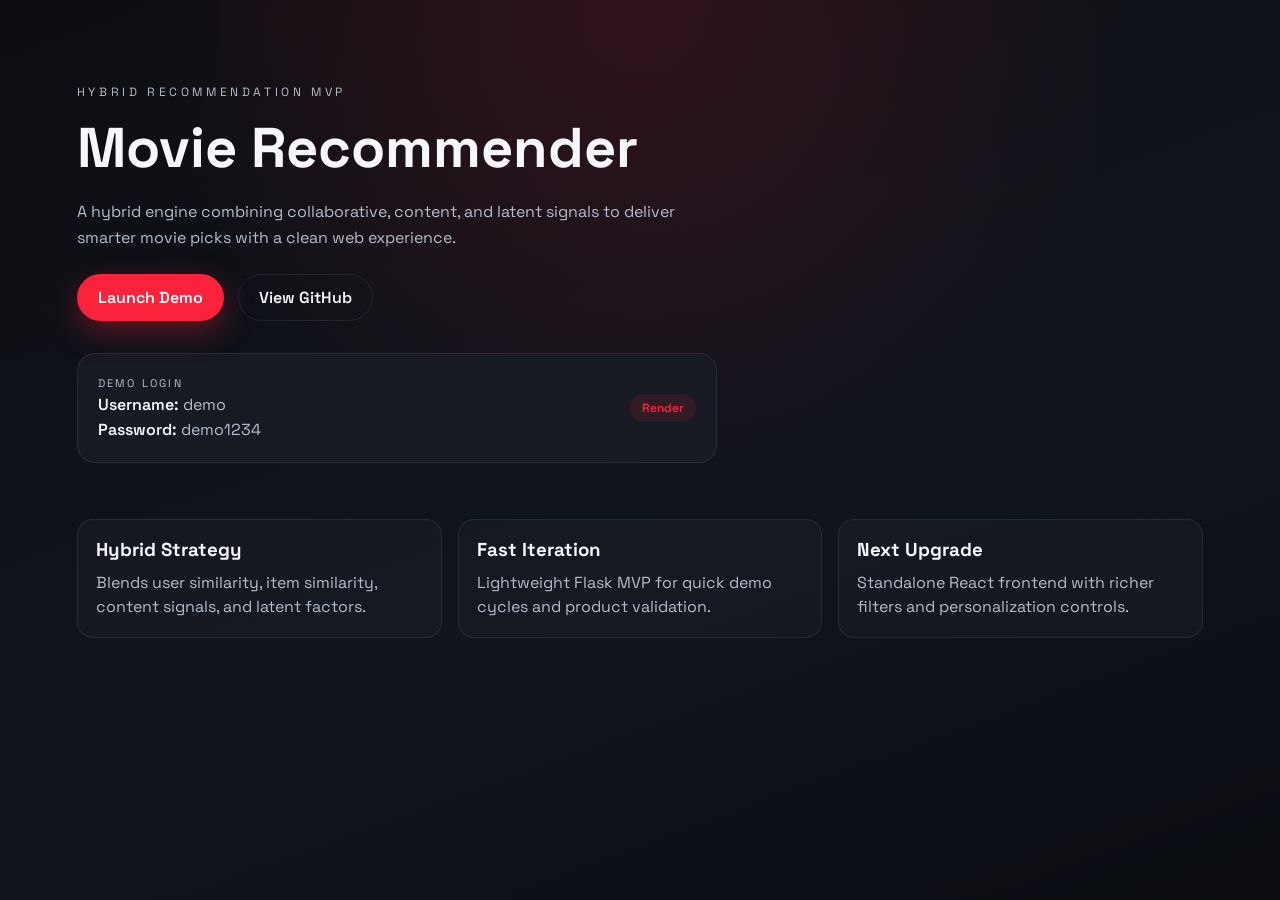
==== frontend/index.html @ 2ee0fa64 "Split backend and frontend structure" ====
<!DOCTYPE html>
<html lang="en">
  <head>
    <meta charset="UTF-8" />
    <meta name="viewport" content="width=device-width, initial-scale=1.0" />
    <title>Movie Recommender Hybrid</title>
    <link rel="preconnect" href="https://fonts.googleapis.com" />
    <link rel="preconnect" href="https://fonts.gstatic.com" crossorigin />
    <link
      href="https://fonts.googleapis.com/css2?family=Space+Grotesk:wght@400;500;600;700&display=swap"
      rel="stylesheet"
    />
    <link rel="stylesheet" href="./styles.css" />
  </head>
  <body>
    <main class="page">
      <header class="hero">
        <p class="eyebrow">Hybrid Recommendation MVP</p>
        <h1>Movie Recommender</h1>
        <p class="lead">
          A hybrid engine combining collaborative, content, and latent signals to deliver
          smarter movie picks with a clean web experience.
        </p>
        <div class="cta-row">
          <a class="btn primary" href="https://movie-recommender-hybrid.onrender.com/" target="_blank" rel="noreferrer">
            Launch Demo
          </a>
          <a class="btn ghost" href="https://github.com/kyawhtetyang/MovieRecommender_Hybrid" target="_blank" rel="noreferrer">
            View GitHub
          </a>
        </div>
        <div class="login-card">
          <div>
            <p class="label">Demo Login</p>
            <p><span>Username:</span> demo</p>
            <p><span>Password:</span> demo1234</p>
          </div>
          <div class="pill">Render</div>
        </div>
      </header>

      <section class="grid">
        <article>
          <h3>Hybrid Strategy</h3>
          <p>Blends user similarity, item similarity, content signals, and latent factors.</p>
        </article>
        <article>
          <h3>Fast Iteration</h3>
          <p>Lightweight Flask MVP for quick demo cycles and product validation.</p>
        </article>
        <article>
          <h3>Next Upgrade</h3>
          <p>Standalone React frontend with richer filters and personalization controls.</p>
        </article>
      </section>
    </main>
  </body>
</html>
---- frontend/styles.css ----
:root {
  --bg: #0e0f14;
  --card: #171a22;
  --text: #f7f7fb;
  --muted: #b5bccb;
  --accent: #fa233b;
  --accent-soft: rgba(250, 35, 59, 0.12);
  --border: rgba(255, 255, 255, 0.08);
}

* {
  box-sizing: border-box;
}

body {
  margin: 0;
  font-family: "Space Grotesk", system-ui, -apple-system, sans-serif;
  background: radial-gradient(circle at top, rgba(250, 35, 59, 0.15), transparent 45%),
    linear-gradient(160deg, #0d0e12 0%, #10141d 60%, #0b0d12 100%);
  color: var(--text);
}

.page {
  min-height: 100vh;
  padding: 72px 6vw 80px;
  display: flex;
  flex-direction: column;
  gap: 56px;
}

.hero {
  max-width: 640px;
}

.eyebrow {
  text-transform: uppercase;
  letter-spacing: 0.3em;
  font-size: 12px;
  color: var(--muted);
  margin-bottom: 12px;
}

h1 {
  font-size: clamp(36px, 6vw, 56px);
  margin: 0 0 16px;
}

.lead {
  font-size: 16px;
  line-height: 1.6;
  color: var(--muted);
}

.cta-row {
  display: flex;
  flex-wrap: wrap;
  gap: 14px;
  margin-top: 24px;
}

.btn {
  padding: 12px 20px;
  border-radius: 999px;
  font-weight: 600;
  text-decoration: none;
  border: 1px solid transparent;
  transition: transform 0.2s ease, box-shadow 0.2s ease;
}

.btn.primary {
  background: var(--accent);
  color: #fff;
  box-shadow: 0 10px 30px rgba(250, 35, 59, 0.35);
}

.btn.ghost {
  color: var(--text);
  border-color: var(--border);
  background: transparent;
}

.btn:hover {
  transform: translateY(-2px);
}

.login-card {
  margin-top: 32px;
  padding: 18px 20px;
  border: 1px solid var(--border);
  border-radius: 18px;
  background: var(--card);
  display: flex;
  justify-content: space-between;
  align-items: center;
  gap: 16px;
}

.login-card p {
  margin: 4px 0;
  color: var(--muted);
}

.login-card span {
  color: var(--text);
  font-weight: 600;
}

.label {
  text-transform: uppercase;
  font-size: 11px;
  letter-spacing: 0.2em;
  color: var(--muted);
  margin-bottom: 6px;
}

.pill {
  background: var(--accent-soft);
  color: var(--accent);
  padding: 6px 12px;
  border-radius: 999px;
  font-weight: 600;
  font-size: 12px;
}

.grid {
  display: grid;
  gap: 16px;
  grid-template-columns: repeat(auto-fit, minmax(200px, 1fr));
}

.grid article {
  padding: 18px;
  border-radius: 16px;
  background: rgba(23, 26, 34, 0.85);
  border: 1px solid var(--border);
}

.grid h3 {
  margin: 0 0 10px;
}

.grid p {
  margin: 0;
  color: var(--muted);
  line-height: 1.5;
}

@media (max-width: 720px) {
  .page {
    padding-top: 48px;
  }

  .login-card {
    flex-direction: column;
    align-items: flex-start;
  }
}
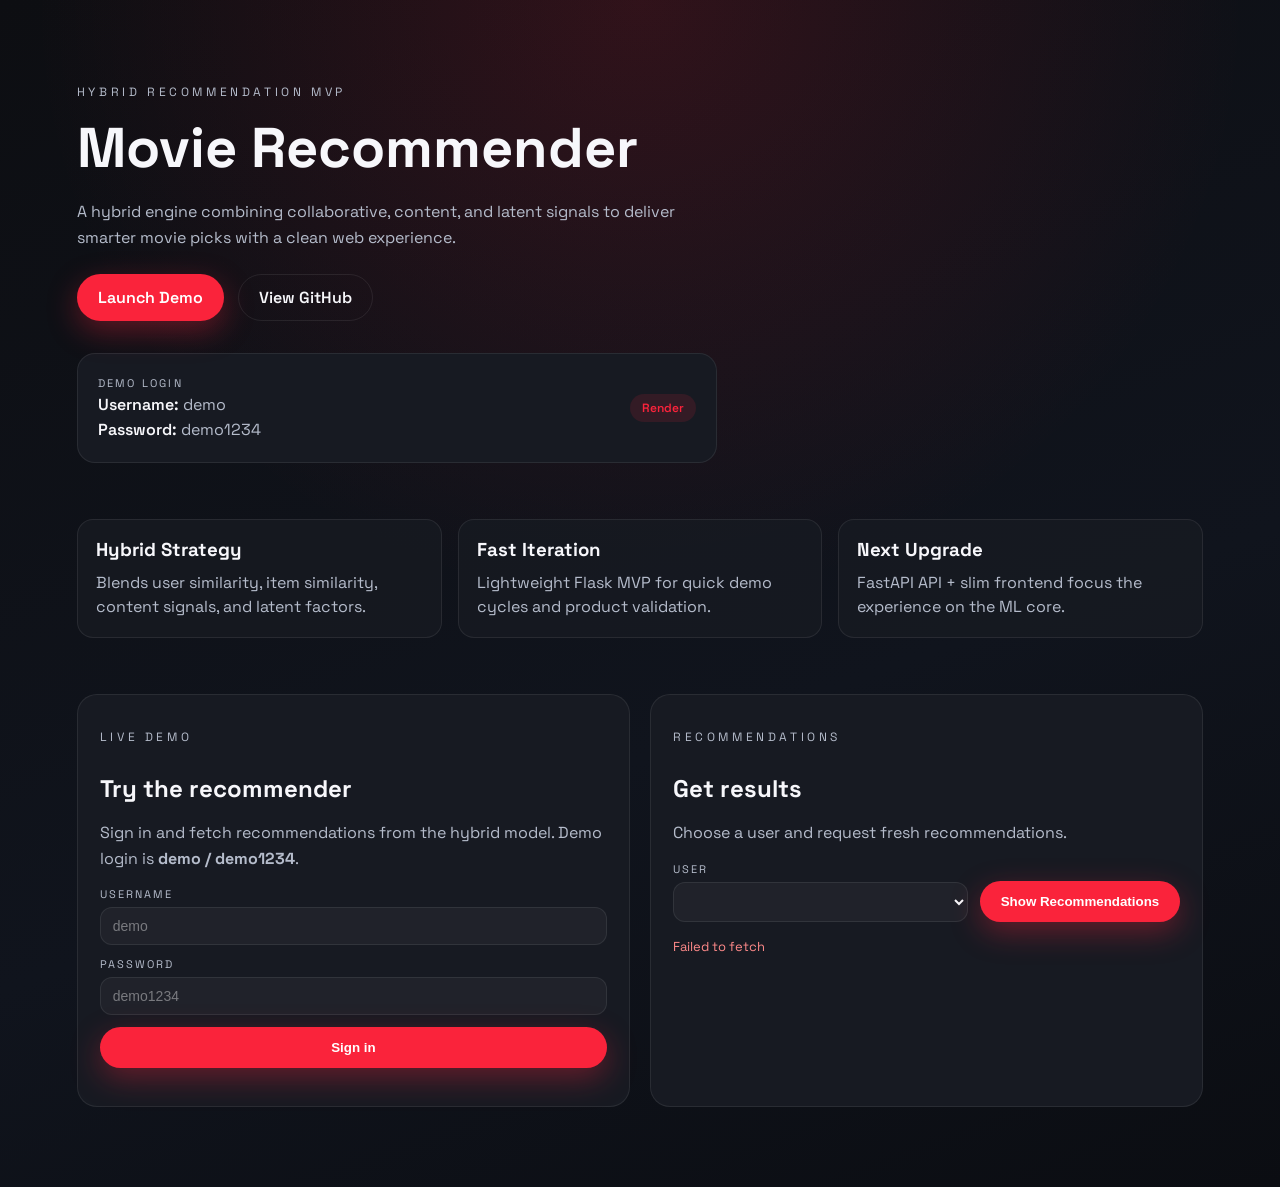
==== commit 3ee473dc: "Add FastAPI endpoints and ML-focused demo UI" ====
--- a/frontend/index.html
+++ b/frontend/index.html
@@ -50,9 +50,159 @@
         </article>
         <article>
           <h3>Next Upgrade</h3>
-          <p>Standalone React frontend with richer filters and personalization controls.</p>
+          <p>FastAPI API + slim frontend focus the experience on the ML core.</p>
         </article>
       </section>
+
+      <section class="demo">
+        <div class="panel">
+          <p class="eyebrow">Live Demo</p>
+          <h2>Try the recommender</h2>
+          <p class="muted">
+            Sign in and fetch recommendations from the hybrid model. Demo login is
+            <strong>demo / demo1234</strong>.
+          </p>
+          <form id="login-form" class="form">
+            <label class="field">
+              <span>Username</span>
+              <input id="login-username" type="text" placeholder="demo" required />
+            </label>
+            <label class="field">
+              <span>Password</span>
+              <input id="login-password" type="password" placeholder="demo1234" required />
+            </label>
+            <button class="btn primary" type="submit">Sign in</button>
+          </form>
+          <p id="login-status" class="status"></p>
+        </div>
+
+        <div class="panel">
+          <p class="eyebrow">Recommendations</p>
+          <h2>Get results</h2>
+          <p class="muted">Choose a user and request fresh recommendations.</p>
+          <div class="form-row">
+            <label class="field grow">
+              <span>User</span>
+              <select id="user-select"></select>
+            </label>
+            <button id="recommend-btn" class="btn primary" type="button">Show Recommendations</button>
+          </div>
+          <p id="recommend-status" class="status"></p>
+          <div id="results" class="results"></div>
+        </div>
+      </section>
     </main>
+    <script>
+      (() => {
+        const API_BASE = window.MOVIE_REC_API_BASE || "https://movie-recommender-hybrid.onrender.com";
+        const tokenKey = "movieRecToken";
+        let token = localStorage.getItem(tokenKey) || "";
+
+        const loginForm = document.getElementById("login-form");
+        const loginStatus = document.getElementById("login-status");
+        const userSelect = document.getElementById("user-select");
+        const recommendBtn = document.getElementById("recommend-btn");
+        const recommendStatus = document.getElementById("recommend-status");
+        const results = document.getElementById("results");
+
+        const apiFetch = async (path, options = {}) => {
+          const headers = { "Content-Type": "application/json", ...(options.headers || {}) };
+          if (token) {
+            headers.Authorization = `Bearer ${token}`;
+          }
+          const response = await fetch(`${API_BASE}${path}`, { ...options, headers });
+          const contentType = response.headers.get("content-type") || "";
+          const payload = contentType.includes("application/json") ? await response.json() : null;
+          if (!response.ok) {
+            const message = payload?.detail || "Request failed";
+            throw new Error(message);
+          }
+          return payload;
+        };
+
+        const setStatus = (el, message, isError = false) => {
+          el.textContent = message;
+          el.classList.toggle("error", isError);
+        };
+
+        const loadUsers = async () => {
+          try {
+            setStatus(recommendStatus, "Loading users...");
+            const users = await apiFetch("/api/users");
+            userSelect.innerHTML = "";
+            users.forEach((user) => {
+              const option = document.createElement("option");
+              option.value = String(user.id);
+              option.textContent = user.username ? `${user.username} (ID ${user.id})` : `User ${user.id}`;
+              userSelect.appendChild(option);
+            });
+            setStatus(recommendStatus, "");
+          } catch (err) {
+            setStatus(recommendStatus, err.message, true);
+          }
+        };
+
+        const renderResults = (items) => {
+          results.innerHTML = "";
+          if (!items || items.length === 0) {
+            results.innerHTML = "<p class='muted'>No recommendations yet. Try another user.</p>";
+            return;
+          }
+          items.forEach((movie, index) => {
+            const card = document.createElement("div");
+            card.className = "result-card";
+            card.innerHTML = `
+              <div class="result-rank">#${index + 1}</div>
+              <div>
+                <h4>${movie.title}</h4>
+                <p>${movie.genres || "Genres unavailable"} · ${movie.year || "Year?"}</p>
+              </div>
+            `;
+            results.appendChild(card);
+          });
+        };
+
+        loginForm.addEventListener("submit", async (event) => {
+          event.preventDefault();
+          const username = document.getElementById("login-username").value.trim();
+          const password = document.getElementById("login-password").value.trim();
+          if (!username || !password) {
+            setStatus(loginStatus, "Please enter username and password.", true);
+            return;
+          }
+          try {
+            setStatus(loginStatus, "Signing in...");
+            const payload = await apiFetch("/api/login", {
+              method: "POST",
+              body: JSON.stringify({ username, password })
+            });
+            token = payload.token;
+            localStorage.setItem(tokenKey, token);
+            setStatus(loginStatus, `Welcome ${payload.user.username}.`);
+            await loadUsers();
+          } catch (err) {
+            setStatus(loginStatus, err.message, true);
+          }
+        });
+
+        recommendBtn.addEventListener("click", async () => {
+          const userId = userSelect.value;
+          if (!userId) {
+            setStatus(recommendStatus, "Select a user first.", true);
+            return;
+          }
+          try {
+            setStatus(recommendStatus, "Fetching recommendations...");
+            const data = await apiFetch(`/api/recommendations?user_id=${userId}`);
+            renderResults(data.results);
+            setStatus(recommendStatus, "");
+          } catch (err) {
+            setStatus(recommendStatus, err.message, true);
+          }
+        });
+
+        loadUsers();
+      })();
+    </script>
   </body>
 </html>
--- a/frontend/styles.css
+++ b/frontend/styles.css
@@ -145,6 +145,123 @@
   line-height: 1.5;
 }
 
+.demo {
+  display: grid;
+  gap: 20px;
+  grid-template-columns: repeat(auto-fit, minmax(280px, 1fr));
+}
+
+.panel {
+  padding: 22px;
+  border-radius: 20px;
+  background: var(--card);
+  border: 1px solid var(--border);
+  display: flex;
+  flex-direction: column;
+  gap: 16px;
+}
+
+.panel h2 {
+  margin: 0;
+  font-size: 24px;
+}
+
+.muted {
+  color: var(--muted);
+  line-height: 1.6;
+  margin: 0;
+}
+
+.form {
+  display: grid;
+  gap: 12px;
+}
+
+.form-row {
+  display: flex;
+  flex-wrap: wrap;
+  gap: 12px;
+  align-items: flex-end;
+}
+
+.field {
+  display: flex;
+  flex-direction: column;
+  gap: 6px;
+  font-size: 13px;
+  color: var(--muted);
+}
+
+.field span {
+  text-transform: uppercase;
+  letter-spacing: 0.18em;
+  font-size: 11px;
+}
+
+.field input,
+.field select {
+  padding: 10px 12px;
+  border-radius: 12px;
+  border: 1px solid var(--border);
+  background: rgba(255, 255, 255, 0.04);
+  color: var(--text);
+  font-size: 14px;
+}
+
+.field input::placeholder {
+  color: rgba(255, 255, 255, 0.4);
+}
+
+.field select {
+  min-width: 180px;
+}
+
+.field.grow {
+  flex: 1;
+}
+
+.status {
+  font-size: 13px;
+  color: var(--muted);
+  margin: 0;
+}
+
+.status.error {
+  color: #ff8a8a;
+}
+
+.results {
+  display: grid;
+  gap: 12px;
+}
+
+.result-card {
+  display: flex;
+  gap: 14px;
+  padding: 14px;
+  border-radius: 16px;
+  border: 1px solid var(--border);
+  background: rgba(255, 255, 255, 0.03);
+}
+
+.result-card h4 {
+  margin: 0 0 6px;
+  font-size: 16px;
+}
+
+.result-card p {
+  margin: 0;
+  color: var(--muted);
+  font-size: 13px;
+}
+
+.result-rank {
+  font-size: 18px;
+  font-weight: 700;
+  color: var(--accent);
+  min-width: 42px;
+}
+
 @media (max-width: 720px) {
   .page {
     padding-top: 48px;
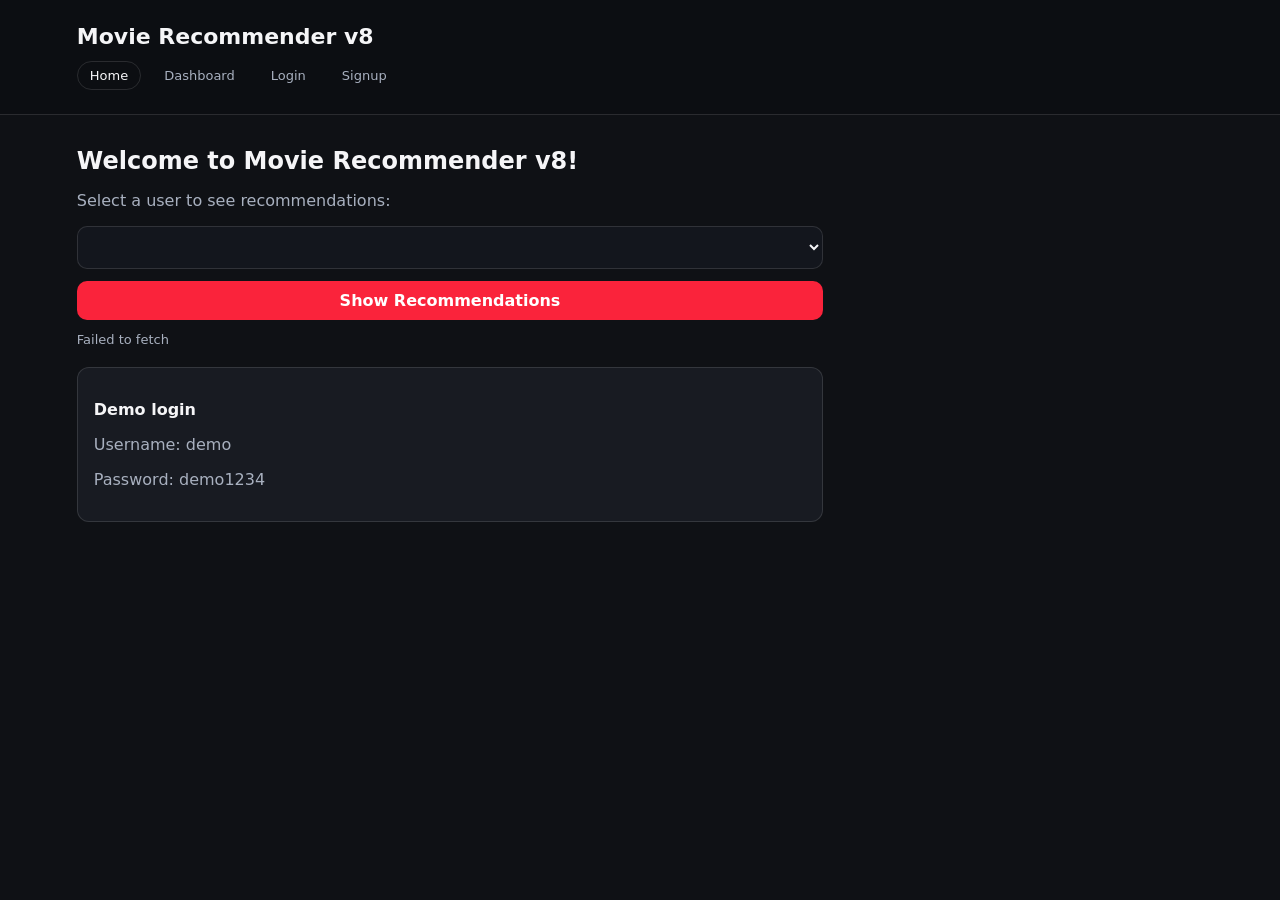
==== commit 32f485d6: "Replace frontend with Jinja-style static pages" ====
--- a/frontend/index.html
+++ b/frontend/index.html
@@ -1,208 +1,35 @@
-<!DOCTYPE html>
+<!doctype html>
 <html lang="en">
   <head>
     <meta charset="UTF-8" />
     <meta name="viewport" content="width=device-width, initial-scale=1.0" />
-    <title>Movie Recommender Hybrid</title>
-    <link rel="preconnect" href="https://fonts.googleapis.com" />
-    <link rel="preconnect" href="https://fonts.gstatic.com" crossorigin />
-    <link
-      href="https://fonts.googleapis.com/css2?family=Space+Grotesk:wght@400;500;600;700&display=swap"
-      rel="stylesheet"
-    />
+    <title>Movie Recommender v8</title>
     <link rel="stylesheet" href="./styles.css" />
   </head>
-  <body>
-    <main class="page">
-      <header class="hero">
-        <p class="eyebrow">Hybrid Recommendation MVP</p>
-        <h1>Movie Recommender</h1>
-        <p class="lead">
-          A hybrid engine combining collaborative, content, and latent signals to deliver
-          smarter movie picks with a clean web experience.
-        </p>
-        <div class="cta-row">
-          <a class="btn primary" href="https://movie-recommender-hybrid.onrender.com/" target="_blank" rel="noreferrer">
-            Launch Demo
-          </a>
-          <a class="btn ghost" href="https://github.com/kyawhtetyang/MovieRecommender_Hybrid" target="_blank" rel="noreferrer">
-            View GitHub
-          </a>
-        </div>
-        <div class="login-card">
-          <div>
-            <p class="label">Demo Login</p>
-            <p><span>Username:</span> demo</p>
-            <p><span>Password:</span> demo1234</p>
-          </div>
-          <div class="pill">Render</div>
-        </div>
-      </header>
-
-      <section class="grid">
-        <article>
-          <h3>Hybrid Strategy</h3>
-          <p>Blends user similarity, item similarity, content signals, and latent factors.</p>
-        </article>
-        <article>
-          <h3>Fast Iteration</h3>
-          <p>Lightweight Flask MVP for quick demo cycles and product validation.</p>
-        </article>
-        <article>
-          <h3>Next Upgrade</h3>
-          <p>FastAPI API + slim frontend focus the experience on the ML core.</p>
-        </article>
-      </section>
-
-      <section class="demo">
-        <div class="panel">
-          <p class="eyebrow">Live Demo</p>
-          <h2>Try the recommender</h2>
-          <p class="muted">
-            Sign in and fetch recommendations from the hybrid model. Demo login is
-            <strong>demo / demo1234</strong>.
-          </p>
-          <form id="login-form" class="form">
-            <label class="field">
-              <span>Username</span>
-              <input id="login-username" type="text" placeholder="demo" required />
-            </label>
-            <label class="field">
-              <span>Password</span>
-              <input id="login-password" type="password" placeholder="demo1234" required />
-            </label>
-            <button class="btn primary" type="submit">Sign in</button>
-          </form>
-          <p id="login-status" class="status"></p>
-        </div>
-
-        <div class="panel">
-          <p class="eyebrow">Recommendations</p>
-          <h2>Get results</h2>
-          <p class="muted">Choose a user and request fresh recommendations.</p>
-          <div class="form-row">
-            <label class="field grow">
-              <span>User</span>
-              <select id="user-select"></select>
-            </label>
-            <button id="recommend-btn" class="btn primary" type="button">Show Recommendations</button>
-          </div>
-          <p id="recommend-status" class="status"></p>
-          <div id="results" class="results"></div>
-        </div>
-      </section>
+  <body data-page="home">
+    <header class="site-header">
+      <h1>Movie Recommender v8</h1>
+      <nav>
+        <a class="active" href="/index.html">Home</a>
+        <a href="/dashboard.html">Dashboard</a>
+        <a href="/login.html">Login</a>
+        <a href="/signup.html">Signup</a>
+      </nav>
+    </header>
+    <main class="content">
+      <h2>Welcome to Movie Recommender v8!</h2>
+      <p>Select a user to see recommendations:</p>
+      <form id="home-form">
+        <select id="home-user-select" name="user_id"></select>
+        <button type="submit">Show Recommendations</button>
+      </form>
+      <div class="status" id="home-status"></div>
+      <div class="demo-card">
+        <p><strong>Demo login</strong></p>
+        <p>Username: demo</p>
+        <p>Password: demo1234</p>
+      </div>
     </main>
-    <script>
-      (() => {
-        const API_BASE = window.MOVIE_REC_API_BASE || "https://movie-recommender-hybrid.onrender.com";
-        const tokenKey = "movieRecToken";
-        let token = localStorage.getItem(tokenKey) || "";
-
-        const loginForm = document.getElementById("login-form");
-        const loginStatus = document.getElementById("login-status");
-        const userSelect = document.getElementById("user-select");
-        const recommendBtn = document.getElementById("recommend-btn");
-        const recommendStatus = document.getElementById("recommend-status");
-        const results = document.getElementById("results");
-
-        const apiFetch = async (path, options = {}) => {
-          const headers = { "Content-Type": "application/json", ...(options.headers || {}) };
-          if (token) {
-            headers.Authorization = `Bearer ${token}`;
-          }
-          const response = await fetch(`${API_BASE}${path}`, { ...options, headers });
-          const contentType = response.headers.get("content-type") || "";
-          const payload = contentType.includes("application/json") ? await response.json() : null;
-          if (!response.ok) {
-            const message = payload?.detail || "Request failed";
-            throw new Error(message);
-          }
-          return payload;
-        };
-
-        const setStatus = (el, message, isError = false) => {
-          el.textContent = message;
-          el.classList.toggle("error", isError);
-        };
-
-        const loadUsers = async () => {
-          try {
-            setStatus(recommendStatus, "Loading users...");
-            const users = await apiFetch("/api/users");
-            userSelect.innerHTML = "";
-            users.forEach((user) => {
-              const option = document.createElement("option");
-              option.value = String(user.id);
-              option.textContent = user.username ? `${user.username} (ID ${user.id})` : `User ${user.id}`;
-              userSelect.appendChild(option);
-            });
-            setStatus(recommendStatus, "");
-          } catch (err) {
-            setStatus(recommendStatus, err.message, true);
-          }
-        };
-
-        const renderResults = (items) => {
-          results.innerHTML = "";
-          if (!items || items.length === 0) {
-            results.innerHTML = "<p class='muted'>No recommendations yet. Try another user.</p>";
-            return;
-          }
-          items.forEach((movie, index) => {
-            const card = document.createElement("div");
-            card.className = "result-card";
-            card.innerHTML = `
-              <div class="result-rank">#${index + 1}</div>
-              <div>
-                <h4>${movie.title}</h4>
-                <p>${movie.genres || "Genres unavailable"} · ${movie.year || "Year?"}</p>
-              </div>
-            `;
-            results.appendChild(card);
-          });
-        };
-
-        loginForm.addEventListener("submit", async (event) => {
-          event.preventDefault();
-          const username = document.getElementById("login-username").value.trim();
-          const password = document.getElementById("login-password").value.trim();
-          if (!username || !password) {
-            setStatus(loginStatus, "Please enter username and password.", true);
-            return;
-          }
-          try {
-            setStatus(loginStatus, "Signing in...");
-            const payload = await apiFetch("/api/login", {
-              method: "POST",
-              body: JSON.stringify({ username, password })
-            });
-            token = payload.token;
-            localStorage.setItem(tokenKey, token);
-            setStatus(loginStatus, `Welcome ${payload.user.username}.`);
-            await loadUsers();
-          } catch (err) {
-            setStatus(loginStatus, err.message, true);
-          }
-        });
-
-        recommendBtn.addEventListener("click", async () => {
-          const userId = userSelect.value;
-          if (!userId) {
-            setStatus(recommendStatus, "Select a user first.", true);
-            return;
-          }
-          try {
-            setStatus(recommendStatus, "Fetching recommendations...");
-            const data = await apiFetch(`/api/recommendations?user_id=${userId}`);
-            renderResults(data.results);
-            setStatus(recommendStatus, "");
-          } catch (err) {
-            setStatus(recommendStatus, err.message, true);
-          }
-        });
-
-        loadUsers();
-      })();
-    </script>
+    <script src="./app.js"></script>
   </body>
 </html>
--- a/frontend/styles.css
+++ b/frontend/styles.css
@@ -1,11 +1,10 @@
 :root {
-  --bg: #0e0f14;
-  --card: #171a22;
-  --text: #f7f7fb;
-  --muted: #b5bccb;
+  --bg: #0f1115;
+  --panel: #181b22;
+  --text: #f5f5f7;
+  --muted: #a8b0bf;
   --accent: #fa233b;
-  --accent-soft: rgba(250, 35, 59, 0.12);
-  --border: rgba(255, 255, 255, 0.08);
+  --border: rgba(255, 255, 255, 0.12);
 }
 
 * {
@@ -15,259 +14,154 @@
 body {
   margin: 0;
   font-family: "Space Grotesk", system-ui, -apple-system, sans-serif;
-  background: radial-gradient(circle at top, rgba(250, 35, 59, 0.15), transparent 45%),
-    linear-gradient(160deg, #0d0e12 0%, #10141d 60%, #0b0d12 100%);
+  background: var(--bg);
   color: var(--text);
 }
 
-.page {
-  min-height: 100vh;
-  padding: 72px 6vw 80px;
+a {
+  color: inherit;
+  text-decoration: none;
+}
+
+.site-header {
+  padding: 24px 6vw;
+  border-bottom: 1px solid var(--border);
+  background: #0c0e12;
   display: flex;
   flex-direction: column;
-  gap: 56px;
+  gap: 12px;
 }
 
-.hero {
-  max-width: 640px;
+.site-header h1 {
+  margin: 0;
+  font-size: 22px;
 }
 
-.eyebrow {
-  text-transform: uppercase;
-  letter-spacing: 0.3em;
-  font-size: 12px;
-  color: var(--muted);
-  margin-bottom: 12px;
+nav {
+  display: flex;
+  flex-wrap: wrap;
+  gap: 10px;
 }
 
-h1 {
-  font-size: clamp(36px, 6vw, 56px);
-  margin: 0 0 16px;
+nav a {
+  padding: 6px 12px;
+  border-radius: 999px;
+  border: 1px solid transparent;
+  color: var(--muted);
+  font-size: 13px;
 }
 
-.lead {
-  font-size: 16px;
-  line-height: 1.6;
+nav a.active,
+nav a:hover {
+  border-color: var(--border);
+  color: var(--text);
+}
+
+.content {
+  padding: 32px 6vw 64px;
+  max-width: 900px;
+}
+
+h2 {
+  margin: 0 0 12px;
+}
+
+p {
   color: var(--muted);
 }
 
-.cta-row {
-  display: flex;
-  flex-wrap: wrap;
-  gap: 14px;
-  margin-top: 24px;
+form {
+  display: grid;
+  gap: 12px;
+  margin-top: 16px;
 }
 
-.btn {
-  padding: 12px 20px;
-  border-radius: 999px;
-  font-weight: 600;
-  text-decoration: none;
-  border: 1px solid transparent;
-  transition: transform 0.2s ease, box-shadow 0.2s ease;
+input,
+select,
+button {
+  font: inherit;
+  border-radius: 10px;
+  border: 1px solid var(--border);
+  padding: 10px 12px;
+  background: #13161d;
+  color: var(--text);
 }
 
-.btn.primary {
+button {
   background: var(--accent);
-  color: #fff;
-  box-shadow: 0 10px 30px rgba(250, 35, 59, 0.35);
+  color: white;
+  border: none;
+  font-weight: 600;
+  cursor: pointer;
 }
 
-.btn.ghost {
-  color: var(--text);
-  border-color: var(--border);
-  background: transparent;
+button:hover {
+  opacity: 0.9;
 }
 
-.btn:hover {
-  transform: translateY(-2px);
-}
-
-.login-card {
-  margin-top: 32px;
-  padding: 18px 20px;
-  border: 1px solid var(--border);
-  border-radius: 18px;
-  background: var(--card);
-  display: flex;
-  justify-content: space-between;
-  align-items: center;
-  gap: 16px;
-}
-
-.login-card p {
-  margin: 4px 0;
-  color: var(--muted);
-}
-
-.login-card span {
-  color: var(--text);
-  font-weight: 600;
-}
-
-.label {
-  text-transform: uppercase;
-  font-size: 11px;
-  letter-spacing: 0.2em;
-  color: var(--muted);
-  margin-bottom: 6px;
-}
-
-.pill {
-  background: var(--accent-soft);
-  color: var(--accent);
-  padding: 6px 12px;
-  border-radius: 999px;
-  font-weight: 600;
-  font-size: 12px;
-}
-
-.grid {
-  display: grid;
-  gap: 16px;
-  grid-template-columns: repeat(auto-fit, minmax(200px, 1fr));
-}
-
-.grid article {
-  padding: 18px;
-  border-radius: 16px;
-  background: rgba(23, 26, 34, 0.85);
-  border: 1px solid var(--border);
-}
-
-.grid h3 {
-  margin: 0 0 10px;
-}
-
-.grid p {
-  margin: 0;
-  color: var(--muted);
-  line-height: 1.5;
-}
-
-.demo {
-  display: grid;
-  gap: 20px;
-  grid-template-columns: repeat(auto-fit, minmax(280px, 1fr));
-}
-
-.panel {
-  padding: 22px;
-  border-radius: 20px;
-  background: var(--card);
-  border: 1px solid var(--border);
-  display: flex;
-  flex-direction: column;
-  gap: 16px;
-}
-
-.panel h2 {
-  margin: 0;
-  font-size: 24px;
-}
-
-.muted {
-  color: var(--muted);
-  line-height: 1.6;
-  margin: 0;
-}
-
-.form {
-  display: grid;
-  gap: 12px;
-}
-
-.form-row {
-  display: flex;
-  flex-wrap: wrap;
-  gap: 12px;
-  align-items: flex-end;
-}
-
-.field {
-  display: flex;
-  flex-direction: column;
-  gap: 6px;
+.status {
+  margin-top: 12px;
   font-size: 13px;
   color: var(--muted);
 }
 
-.field span {
-  text-transform: uppercase;
-  letter-spacing: 0.18em;
-  font-size: 11px;
+.note {
+  font-size: 13px;
+  color: var(--muted);
 }
 
-.field input,
-.field select {
-  padding: 10px 12px;
+.actions {
+  display: flex;
+  gap: 12px;
+  margin: 16px 0;
+}
+
+.actions a {
+  padding: 8px 12px;
+  border-radius: 10px;
+  border: 1px solid var(--border);
+  background: #141821;
+}
+
+.list {
+  list-style: none;
+  padding: 0;
+  margin: 16px 0 0;
+  display: grid;
+  gap: 10px;
+}
+
+.list li {
+  padding: 12px;
   border-radius: 12px;
   border: 1px solid var(--border);
-  background: rgba(255, 255, 255, 0.04);
-  color: var(--text);
-  font-size: 14px;
+  background: var(--panel);
 }
 
-.field input::placeholder {
-  color: rgba(255, 255, 255, 0.4);
+.demo-card {
+  margin-top: 20px;
+  padding: 16px;
+  border-radius: 12px;
+  border: 1px solid var(--border);
+  background: var(--panel);
+  color: var(--muted);
 }
 
-.field select {
-  min-width: 180px;
+.demo-card strong {
+  color: var(--text);
 }
 
-.field.grow {
-  flex: 1;
+label {
+  display: grid;
+  gap: 6px;
 }
 
-.status {
-  font-size: 13px;
-  color: var(--muted);
-  margin: 0;
-}
-
-.status.error {
-  color: #ff8a8a;
-}
-
-.results {
-  display: grid;
-  gap: 12px;
-}
-
-.result-card {
-  display: flex;
-  gap: 14px;
-  padding: 14px;
-  border-radius: 16px;
-  border: 1px solid var(--border);
-  background: rgba(255, 255, 255, 0.03);
-}
-
-.result-card h4 {
-  margin: 0 0 6px;
-  font-size: 16px;
-}
-
-.result-card p {
-  margin: 0;
-  color: var(--muted);
-  font-size: 13px;
-}
-
-.result-rank {
-  font-size: 18px;
-  font-weight: 700;
-  color: var(--accent);
-  min-width: 42px;
-}
-
-@media (max-width: 720px) {
-  .page {
-    padding-top: 48px;
+@media (max-width: 640px) {
+  .site-header {
+    align-items: flex-start;
   }
 
-  .login-card {
+  .actions {
     flex-direction: column;
     align-items: flex-start;
   }
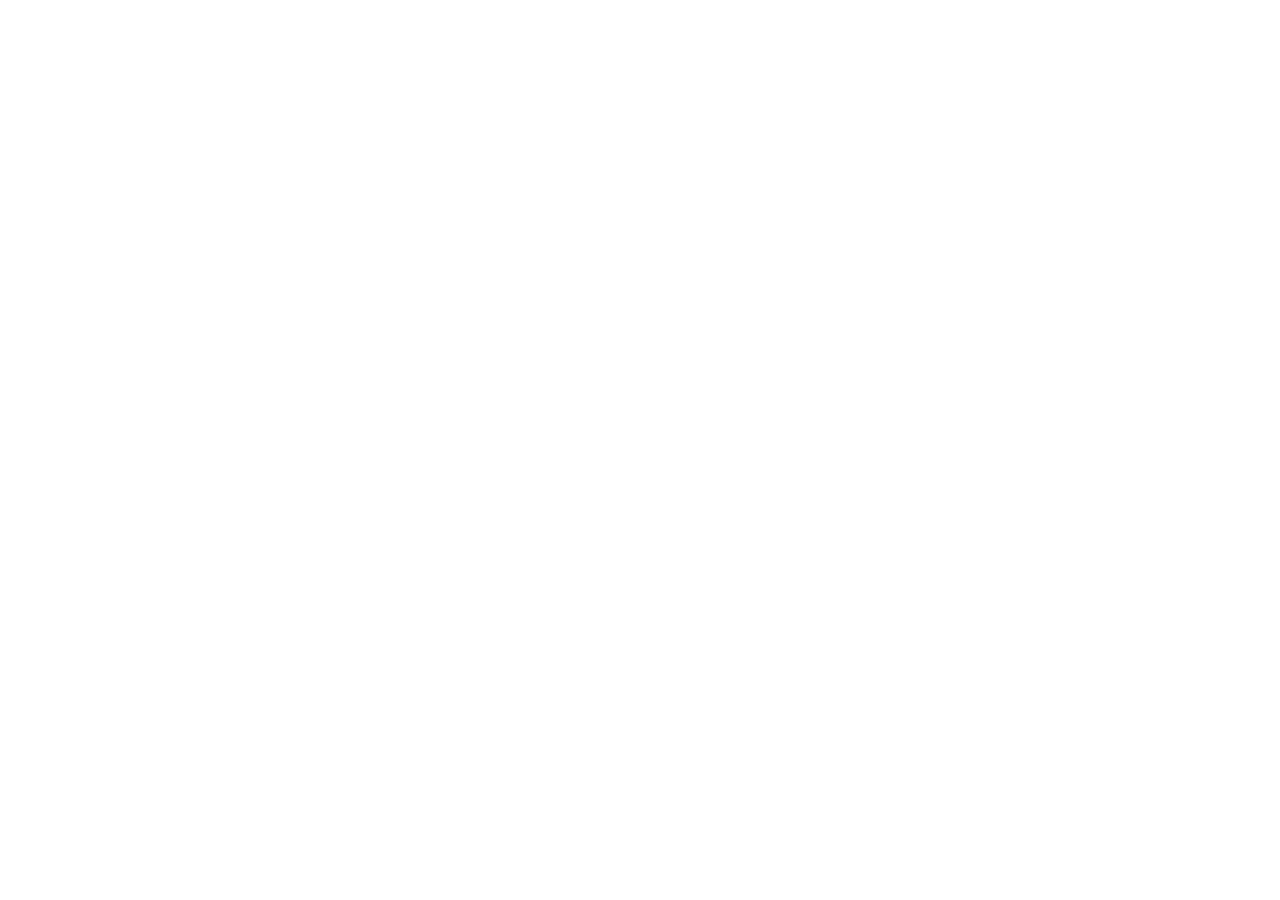
==== commit e82d4b4d: "Replace frontend with trimmed React UI" ====
--- a/frontend/index.html
+++ b/frontend/index.html
@@ -3,33 +3,11 @@
   <head>
     <meta charset="UTF-8" />
     <meta name="viewport" content="width=device-width, initial-scale=1.0" />
-    <title>Movie Recommender v8</title>
-    <link rel="stylesheet" href="./styles.css" />
+    <title>My Google AI Studio App</title>
   </head>
-  <body data-page="home">
-    <header class="site-header">
-      <h1>Movie Recommender v8</h1>
-      <nav>
-        <a class="active" href="/index.html">Home</a>
-        <a href="/dashboard.html">Dashboard</a>
-        <a href="/login.html">Login</a>
-        <a href="/signup.html">Signup</a>
-      </nav>
-    </header>
-    <main class="content">
-      <h2>Welcome to Movie Recommender v8!</h2>
-      <p>Select a user to see recommendations:</p>
-      <form id="home-form">
-        <select id="home-user-select" name="user_id"></select>
-        <button type="submit">Show Recommendations</button>
-      </form>
-      <div class="status" id="home-status"></div>
-      <div class="demo-card">
-        <p><strong>Demo login</strong></p>
-        <p>Username: demo</p>
-        <p>Password: demo1234</p>
-      </div>
-    </main>
-    <script src="./app.js"></script>
+  <body>
+    <div id="root"></div>
+    <script type="module" src="/src/main.tsx"></script>
   </body>
 </html>
+
